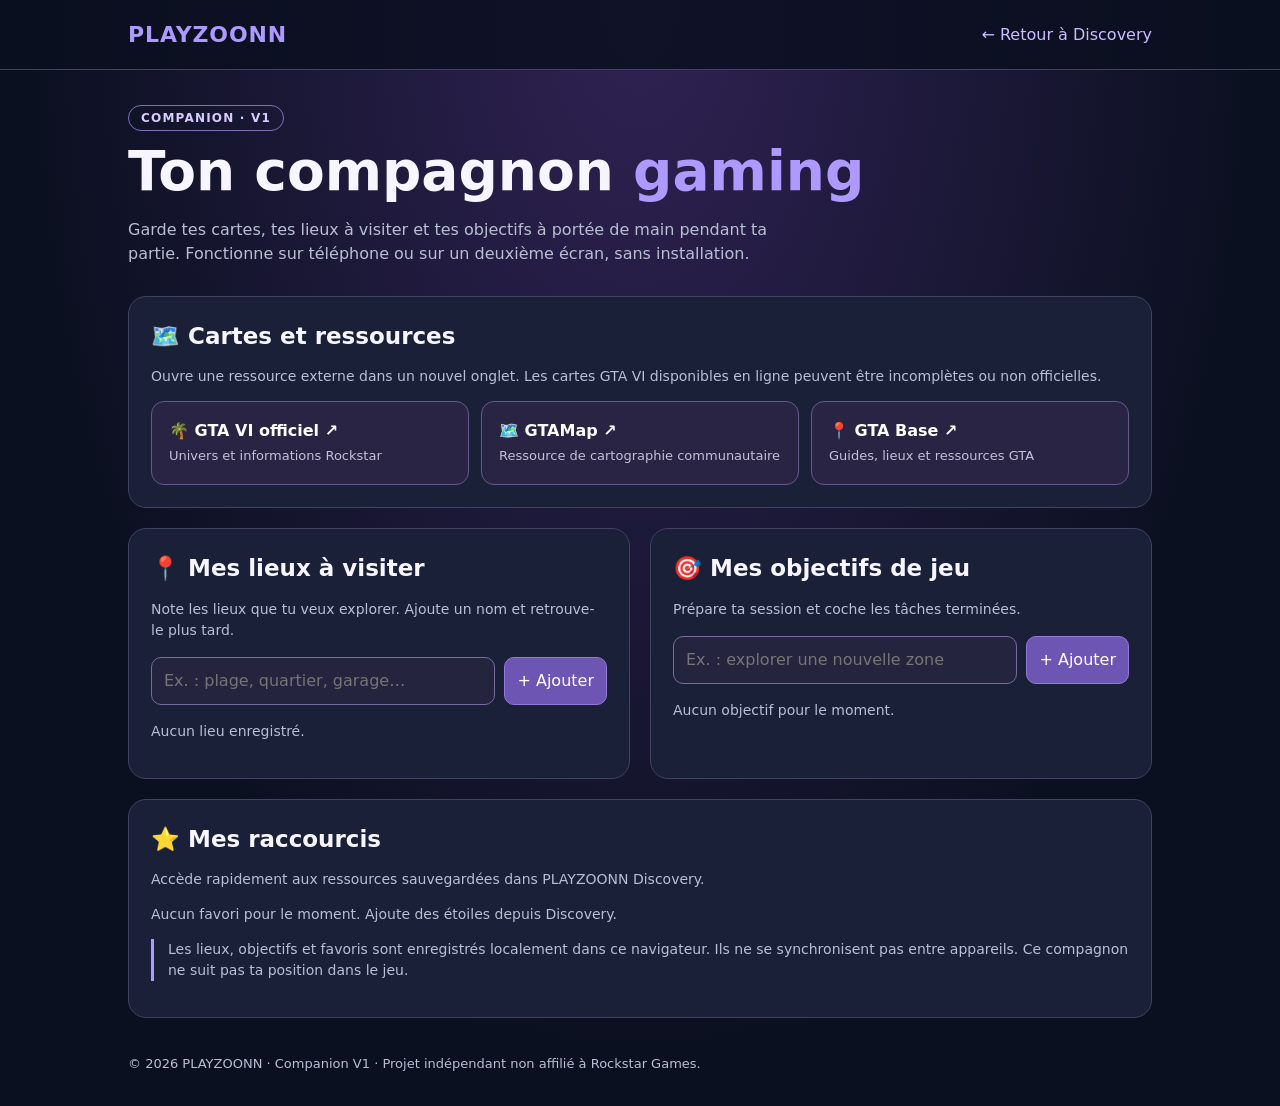
==== companion.html @ 118969f3 "Add PLAYZOONN Companion V1 with places tasks and gaming links" ====
<!doctype html><html lang="fr"><head><meta charset="utf-8"><meta name="viewport" content="width=device-width,initial-scale=1"><meta name="theme-color" content="#0b1020"><title>PLAYZOONN Companion</title><style>
:root{color-scheme:dark;--bg:#0b1020;--card:#1a2037;--edge:#414361;--accent:#ae9aff;--muted:#b9bfd3}*{box-sizing:border-box}body{margin:0;background:radial-gradient(ellipse at top,#302254,#0b1020 68%);color:#f7f5ff;font:16px/1.5 system-ui,Arial,sans-serif}header{border-bottom:1px solid var(--edge);background:#0b1020d9;position:sticky;top:0;z-index:2}nav,main,footer{max-width:1060px;margin:auto;padding:18px}nav{display:flex;align-items:center;justify-content:space-between;gap:14px;flex-wrap:wrap}a{color:#cbbdff}.brand{font-size:22px;font-weight:900;letter-spacing:.04em;text-decoration:none;color:var(--accent)}.back{text-decoration:none}main{padding-top:35px}h1{font-size:clamp(34px,6vw,55px);line-height:1.1;margin:12px 0}h2{font-size:23px;margin:0 0 13px}.intro{color:var(--muted);max-width:690px}.pill{border:1px solid #8071b7;border-radius:30px;padding:5px 12px;color:#d8cbff;font-size:12px;font-weight:800;letter-spacing:.1em}.layout{display:grid;grid-template-columns:1fr 1fr;gap:20px;margin-top:30px}.panel{border:1px solid var(--edge);background:var(--card);border-radius:18px;padding:22px}.wide{grid-column:1/-1}.hint{font-size:14px;color:var(--muted);margin-top:0}.links{display:grid;grid-template-columns:repeat(3,1fr);gap:12px}.link{display:block;border:1px solid #645a8b;border-radius:13px;background:#292444;text-decoration:none;padding:17px}.link:hover{background:#3d315d}.link strong{display:block;color:#fff}.link span{font-size:13px;color:#c5c0d8}form{display:flex;gap:9px;flex-wrap:wrap;margin:16px 0}input,select,button{font:inherit;border:1px solid #776c9c;background:#25243e;color:#fff;padding:11px 12px;border-radius:10px}input{flex:1;min-width:150px}button{cursor:pointer}button.primary{background:#6d55b3;border-color:#927ad5}button:hover{filter:brightness(1.15)}button:focus-visible,input:focus-visible,select:focus-visible,a:focus-visible{outline:3px solid #d6caff;outline-offset:2px}ul{padding:0;margin:0;list-style:none}li{border:1px solid #414361;border-radius:11px;padding:12px;margin:9px 0;display:flex;justify-content:space-between;align-items:center;gap:12px;overflow-wrap:anywhere}li.done .item-text{text-decoration:line-through;color:#9da3b9}.actions{display:flex;gap:7px;flex-shrink:0}.actions button{padding:6px 10px;font-size:13px}.empty{color:var(--muted);font-size:14px}.notice{border-left:3px solid var(--accent);padding-left:14px;color:var(--muted);font-size:14px}footer{color:var(--muted);font-size:13px;padding-bottom:32px}@media(max-width:700px){.layout{grid-template-columns:1fr}.wide{grid-column:auto}.links{grid-template-columns:1fr}.panel{padding:17px}}@media(max-width:390px){.actions{flex-direction:column}}
</style></head><body><header><nav><a class="brand" href="./index.html">PLAYZOONN</a><a class="back" href="./index.html">← Retour à Discovery</a></nav></header><main><span class="pill">COMPANION · V1</span><h1>Ton compagnon <span style="color:#ae9aff">gaming</span></h1><p class="intro">Garde tes cartes, tes lieux à visiter et tes objectifs à portée de main pendant ta partie. Fonctionne sur téléphone ou sur un deuxième écran, sans installation.</p><div class="layout">
<section class="panel wide"><h2>🗺️ Cartes et ressources</h2><p class="hint">Ouvre une ressource externe dans un nouvel onglet. Les cartes GTA VI disponibles en ligne peuvent être incomplètes ou non officielles.</p><div class="links"><a class="link" href="https://www.rockstargames.com/VI" target="_blank" rel="noopener noreferrer"><strong>🌴 GTA VI officiel ↗</strong><span>Univers et informations Rockstar</span></a><a class="link" href="https://gtamap.io/" target="_blank" rel="noopener noreferrer"><strong>🗺️ GTAMap ↗</strong><span>Ressource de cartographie communautaire</span></a><a class="link" href="https://www.gtabase.com/" target="_blank" rel="noopener noreferrer"><strong>📍 GTA Base ↗</strong><span>Guides, lieux et ressources GTA</span></a></div></section>
<section class="panel"><h2>📍 Mes lieux à visiter</h2><p class="hint">Note les lieux que tu veux explorer. Ajoute un nom et retrouve-le plus tard.</p><form id="placesForm"><input id="placeInput" maxlength="90" required placeholder="Ex. : plage, quartier, garage…" aria-label="Nom du lieu"><button class="primary" type="submit">+ Ajouter</button></form><ul id="places"></ul><p class="empty" id="placesEmpty">Aucun lieu enregistré.</p></section>
<section class="panel"><h2>🎯 Mes objectifs de jeu</h2><p class="hint">Prépare ta session et coche les tâches terminées.</p><form id="tasksForm"><input id="taskInput" maxlength="100" required placeholder="Ex. : explorer une nouvelle zone" aria-label="Nouvel objectif"><button class="primary" type="submit">+ Ajouter</button></form><ul id="tasks"></ul><p class="empty" id="tasksEmpty">Aucun objectif pour le moment.</p></section>
<section class="panel wide"><h2>⭐ Mes raccourcis</h2><p class="hint">Accède rapidement aux ressources sauvegardées dans PLAYZOONN Discovery.</p><div id="favorites"></div><p class="notice">Les lieux, objectifs et favoris sont enregistrés localement dans ce navigateur. Ils ne se synchronisent pas entre appareils. Ce compagnon ne suit pas ta position dans le jeu.</p></section></div></main><footer>© 2026 PLAYZOONN · Companion V1 · Projet indépendant non affilié à Rockstar Games.</footer>
<script>
'use strict';const $=id=>document.getElementById(id);const store={places:'playzoonn-companion-places-v1',tasks:'playzoonn-companion-tasks-v1'};function load(key){try{const v=JSON.parse(localStorage.getItem(key)||'[]');return Array.isArray(v)?v.filter(x=>x&&typeof x.text==='string'&&typeof x.done==='boolean').slice(0,100):[]}catch(e){return []}}let places=load(store.places),tasks=load(store.tasks);function persist(key,arr){try{localStorage.setItem(key,JSON.stringify(arr))}catch(e){alert('Le navigateur ne permet pas de sauvegarder ces données.')}}function renderList(type){const arr=type==='places'?places:tasks,root=$(type),empty=$(type+'Empty');root.replaceChildren();empty.hidden=arr.length>0;arr.forEach((item,i)=>{const li=document.createElement('li');if(item.done)li.className='done';const label=document.createElement('span');label.className='item-text';label.textContent=item.text;const actions=document.createElement('div');actions.className='actions';const done=document.createElement('button');done.type='button';done.textContent=item.done?'↩':'✓';done.setAttribute('aria-label',item.done?'Marquer non terminé':'Marquer terminé');done.onclick=()=>{item.done=!item.done;persist(store[type],arr);renderList(type)};const del=document.createElement('button');del.type='button';del.textContent='✕';del.setAttribute('aria-label','Supprimer '+item.text);del.onclick=()=>{arr.splice(i,1);persist(store[type],arr);renderList(type)};actions.append(done,del);li.append(label,actions);root.append(li)})}for(const type of ['places','tasks']){$(type+'Form').addEventListener('submit',e=>{e.preventDefault();const input=$(type==='places'?'placeInput':'taskInput'),text=input.value.trim(),arr=type==='places'?places:tasks;if(!text)return;if(arr.length>=100){alert('Limite de 100 éléments atteinte.');return}arr.push({text,done:false});persist(store[type],arr);input.value='';renderList(type)});renderList(type)}
const favoritesRoot=$('favorites');try{const fav=JSON.parse(localStorage.getItem('playzoonn-favorites-v1')||'[]');if(Array.isArray(fav)&&fav.length){const list=document.createElement('ul');fav.filter(x=>typeof x==='string').forEach(id=>{const name=id.split('|').slice(1).join('|');if(!name)return;const li=document.createElement('li');li.textContent='★ '+name;list.append(li)});favoritesRoot.append(list)}else{const p=document.createElement('p');p.className='empty';p.textContent='Aucun favori pour le moment. Ajoute des étoiles depuis Discovery.';favoritesRoot.append(p)}}catch(e){favoritesRoot.textContent='Impossible de lire les favoris enregistrés.'}
</script></body></html>
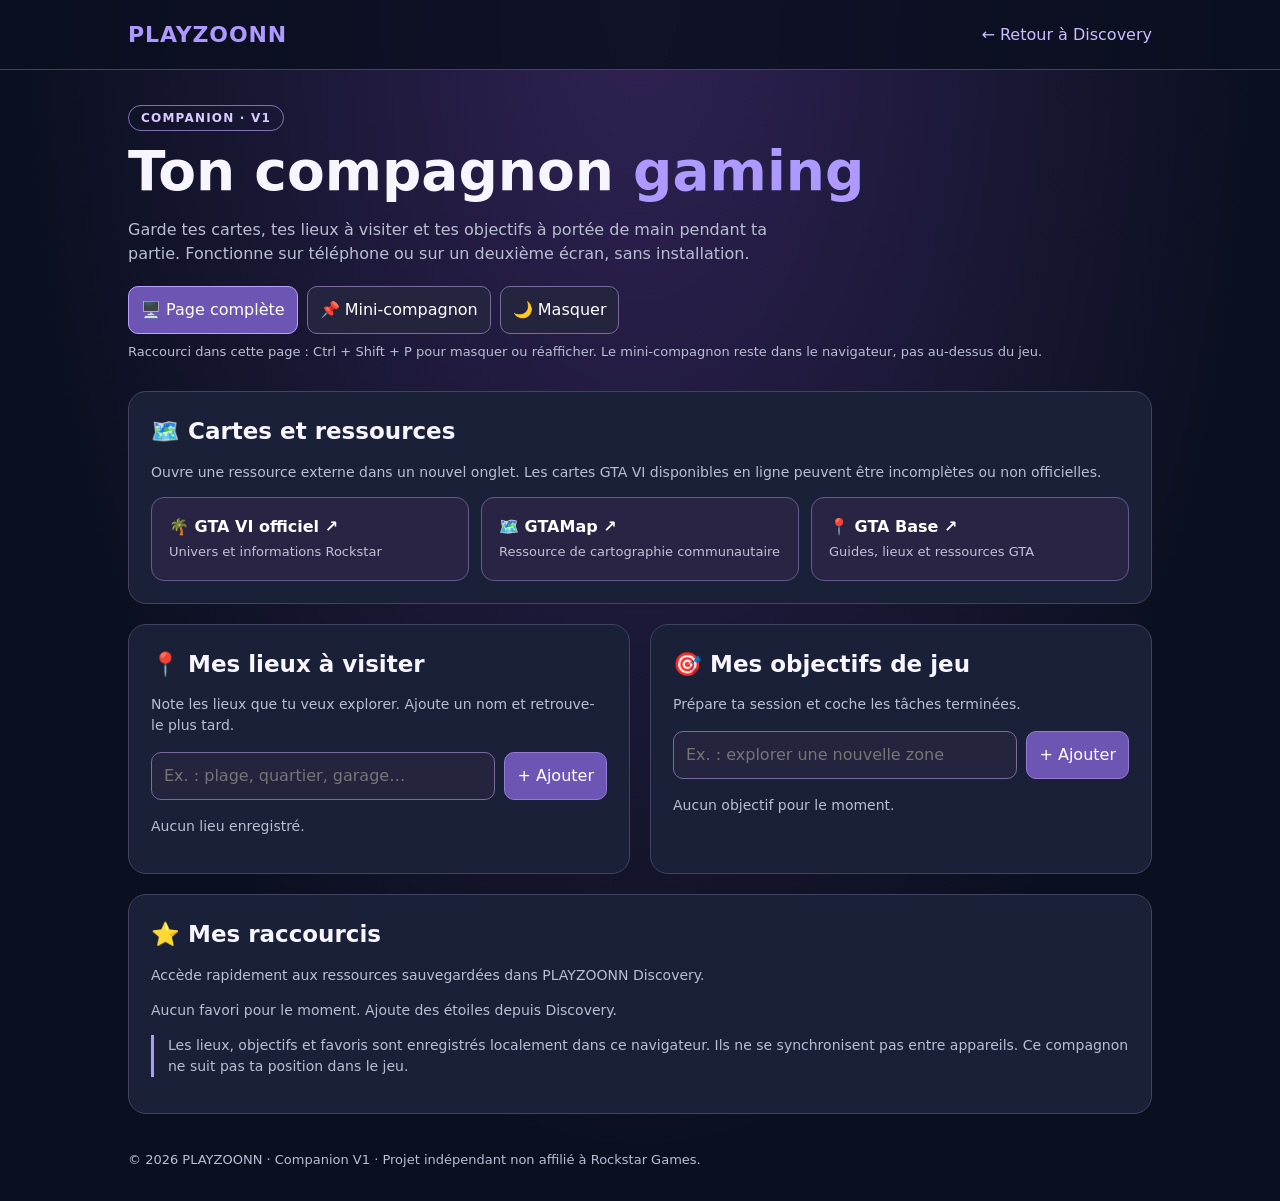
==== commit 8ffe618f: "Add Companion V2 mini dock, hide and restore modes, keyboard shortcut" ====
--- a/companion.html
+++ b/companion.html
@@ -1,11 +1,20 @@
 <!doctype html><html lang="fr"><head><meta charset="utf-8"><meta name="viewport" content="width=device-width,initial-scale=1"><meta name="theme-color" content="#0b1020"><title>PLAYZOONN Companion</title><style>
 :root{color-scheme:dark;--bg:#0b1020;--card:#1a2037;--edge:#414361;--accent:#ae9aff;--muted:#b9bfd3}*{box-sizing:border-box}body{margin:0;background:radial-gradient(ellipse at top,#302254,#0b1020 68%);color:#f7f5ff;font:16px/1.5 system-ui,Arial,sans-serif}header{border-bottom:1px solid var(--edge);background:#0b1020d9;position:sticky;top:0;z-index:2}nav,main,footer{max-width:1060px;margin:auto;padding:18px}nav{display:flex;align-items:center;justify-content:space-between;gap:14px;flex-wrap:wrap}a{color:#cbbdff}.brand{font-size:22px;font-weight:900;letter-spacing:.04em;text-decoration:none;color:var(--accent)}.back{text-decoration:none}main{padding-top:35px}h1{font-size:clamp(34px,6vw,55px);line-height:1.1;margin:12px 0}h2{font-size:23px;margin:0 0 13px}.intro{color:var(--muted);max-width:690px}.pill{border:1px solid #8071b7;border-radius:30px;padding:5px 12px;color:#d8cbff;font-size:12px;font-weight:800;letter-spacing:.1em}.layout{display:grid;grid-template-columns:1fr 1fr;gap:20px;margin-top:30px}.panel{border:1px solid var(--edge);background:var(--card);border-radius:18px;padding:22px}.wide{grid-column:1/-1}.hint{font-size:14px;color:var(--muted);margin-top:0}.links{display:grid;grid-template-columns:repeat(3,1fr);gap:12px}.link{display:block;border:1px solid #645a8b;border-radius:13px;background:#292444;text-decoration:none;padding:17px}.link:hover{background:#3d315d}.link strong{display:block;color:#fff}.link span{font-size:13px;color:#c5c0d8}form{display:flex;gap:9px;flex-wrap:wrap;margin:16px 0}input,select,button{font:inherit;border:1px solid #776c9c;background:#25243e;color:#fff;padding:11px 12px;border-radius:10px}input{flex:1;min-width:150px}button{cursor:pointer}button.primary{background:#6d55b3;border-color:#927ad5}button:hover{filter:brightness(1.15)}button:focus-visible,input:focus-visible,select:focus-visible,a:focus-visible{outline:3px solid #d6caff;outline-offset:2px}ul{padding:0;margin:0;list-style:none}li{border:1px solid #414361;border-radius:11px;padding:12px;margin:9px 0;display:flex;justify-content:space-between;align-items:center;gap:12px;overflow-wrap:anywhere}li.done .item-text{text-decoration:line-through;color:#9da3b9}.actions{display:flex;gap:7px;flex-shrink:0}.actions button{padding:6px 10px;font-size:13px}.empty{color:var(--muted);font-size:14px}.notice{border-left:3px solid var(--accent);padding-left:14px;color:var(--muted);font-size:14px}footer{color:var(--muted);font-size:13px;padding-bottom:32px}@media(max-width:700px){.layout{grid-template-columns:1fr}.wide{grid-column:auto}.links{grid-template-columns:1fr}.panel{padding:17px}}@media(max-width:390px){.actions{flex-direction:column}}
-</style></head><body><header><nav><a class="brand" href="./index.html">PLAYZOONN</a><a class="back" href="./index.html">← Retour à Discovery</a></nav></header><main><span class="pill">COMPANION · V1</span><h1>Ton compagnon <span style="color:#ae9aff">gaming</span></h1><p class="intro">Garde tes cartes, tes lieux à visiter et tes objectifs à portée de main pendant ta partie. Fonctionne sur téléphone ou sur un deuxième écran, sans installation.</p><div class="layout">
+.modebar{display:flex;gap:9px;align-items:center;flex-wrap:wrap;margin:20px 0 6px}.modebar button[aria-pressed=true]{background:#6d55b3;border-color:#b9a1ff}.modehint{color:var(--muted);font-size:13px;margin:8px 0 0}.mini-dock{position:fixed;right:16px;bottom:16px;z-index:20;width:min(370px,calc(100vw - 32px));max-height:min(76vh,650px);overflow:auto;background:#151a30;border:1px solid #8a75c9;box-shadow:0 20px 70px #000b;border-radius:18px;padding:15px}.mini-dock[hidden],.restore-dock[hidden]{display:none}.dock-top{display:flex;justify-content:space-between;gap:8px;align-items:center}.dock-top strong{color:#c5b4ff}.dock-top button{padding:5px 9px}.dock-tabs{display:flex;gap:7px;margin:12px 0}.dock-tabs button{flex:1;font-size:13px;padding:8px}.dock-tabs button[aria-pressed=true]{background:#6d55b3}.dock-items{padding:0;list-style:none}.dock-items li{font-size:13px;padding:8px;margin:6px 0}.dock-items li button{padding:4px 7px;font-size:12px}.dock-links{display:grid;gap:8px}.dock-links a{border:1px solid #5f567f;border-radius:9px;padding:9px;text-decoration:none}.restore-dock{position:fixed;right:16px;bottom:16px;z-index:20;background:#6d55b3;box-shadow:0 8px 30px #0008;font-weight:700}.mini-dock p{font-size:13px;color:var(--muted)}@media(max-width:500px){.mini-dock{right:8px;bottom:8px;width:calc(100vw - 16px);max-height:72vh}}</style></head><body><header><nav><a class="brand" href="./index.html">PLAYZOONN</a><a class="back" href="./index.html">← Retour à Discovery</a></nav></header><main><span class="pill">COMPANION · V1</span><h1>Ton compagnon <span style="color:#ae9aff">gaming</span></h1><p class="intro">Garde tes cartes, tes lieux à visiter et tes objectifs à portée de main pendant ta partie. Fonctionne sur téléphone ou sur un deuxième écran, sans installation.</p><div class="modebar" role="group" aria-label="Mode d'affichage"><button id="normalMode" aria-pressed="true">🖥️ Page complète</button><button id="miniMode" aria-pressed="false">📌 Mini-compagnon</button><button id="hideMode" aria-pressed="false">🌙 Masquer</button></div><p class="modehint">Raccourci dans cette page : Ctrl + Shift + P pour masquer ou réafficher. Le mini-compagnon reste dans le navigateur, pas au-dessus du jeu.</p><div class="layout">
 <section class="panel wide"><h2>🗺️ Cartes et ressources</h2><p class="hint">Ouvre une ressource externe dans un nouvel onglet. Les cartes GTA VI disponibles en ligne peuvent être incomplètes ou non officielles.</p><div class="links"><a class="link" href="https://www.rockstargames.com/VI" target="_blank" rel="noopener noreferrer"><strong>🌴 GTA VI officiel ↗</strong><span>Univers et informations Rockstar</span></a><a class="link" href="https://gtamap.io/" target="_blank" rel="noopener noreferrer"><strong>🗺️ GTAMap ↗</strong><span>Ressource de cartographie communautaire</span></a><a class="link" href="https://www.gtabase.com/" target="_blank" rel="noopener noreferrer"><strong>📍 GTA Base ↗</strong><span>Guides, lieux et ressources GTA</span></a></div></section>
 <section class="panel"><h2>📍 Mes lieux à visiter</h2><p class="hint">Note les lieux que tu veux explorer. Ajoute un nom et retrouve-le plus tard.</p><form id="placesForm"><input id="placeInput" maxlength="90" required placeholder="Ex. : plage, quartier, garage…" aria-label="Nom du lieu"><button class="primary" type="submit">+ Ajouter</button></form><ul id="places"></ul><p class="empty" id="placesEmpty">Aucun lieu enregistré.</p></section>
 <section class="panel"><h2>🎯 Mes objectifs de jeu</h2><p class="hint">Prépare ta session et coche les tâches terminées.</p><form id="tasksForm"><input id="taskInput" maxlength="100" required placeholder="Ex. : explorer une nouvelle zone" aria-label="Nouvel objectif"><button class="primary" type="submit">+ Ajouter</button></form><ul id="tasks"></ul><p class="empty" id="tasksEmpty">Aucun objectif pour le moment.</p></section>
-<section class="panel wide"><h2>⭐ Mes raccourcis</h2><p class="hint">Accède rapidement aux ressources sauvegardées dans PLAYZOONN Discovery.</p><div id="favorites"></div><p class="notice">Les lieux, objectifs et favoris sont enregistrés localement dans ce navigateur. Ils ne se synchronisent pas entre appareils. Ce compagnon ne suit pas ta position dans le jeu.</p></section></div></main><footer>© 2026 PLAYZOONN · Companion V1 · Projet indépendant non affilié à Rockstar Games.</footer>
+<section class="panel wide"><h2>⭐ Mes raccourcis</h2><p class="hint">Accède rapidement aux ressources sauvegardées dans PLAYZOONN Discovery.</p><div id="favorites"></div><p class="notice">Les lieux, objectifs et favoris sont enregistrés localement dans ce navigateur. Ils ne se synchronisent pas entre appareils. Ce compagnon ne suit pas ta position dans le jeu.</p></section></div></main><footer>© 2026 PLAYZOONN · Companion V1 · Projet indépendant non affilié à Rockstar Games.</footer><aside id="miniDock" class="mini-dock" aria-label="Mini-compagnon" hidden><div class="dock-top"><strong>🎮 PLAYZOONN Mini</strong><div><button id="dockHide" aria-label="Masquer le mini-compagnon">—</button><button id="dockClose" aria-label="Revenir à la page complète">✕</button></div></div><div class="dock-tabs"><button id="dockPlaces" aria-pressed="true">📍 Lieux</button><button id="dockTasks" aria-pressed="false">🎯 Objectifs</button><button id="dockLinks" aria-pressed="false">🗺️ Cartes</button></div><div id="dockContent"></div></aside><button id="restoreDock" class="restore-dock" hidden>🎮 Afficher Companion</button>
 <script>
-'use strict';const $=id=>document.getElementById(id);const store={places:'playzoonn-companion-places-v1',tasks:'playzoonn-companion-tasks-v1'};function load(key){try{const v=JSON.parse(localStorage.getItem(key)||'[]');return Array.isArray(v)?v.filter(x=>x&&typeof x.text==='string'&&typeof x.done==='boolean').slice(0,100):[]}catch(e){return []}}let places=load(store.places),tasks=load(store.tasks);function persist(key,arr){try{localStorage.setItem(key,JSON.stringify(arr))}catch(e){alert('Le navigateur ne permet pas de sauvegarder ces données.')}}function renderList(type){const arr=type==='places'?places:tasks,root=$(type),empty=$(type+'Empty');root.replaceChildren();empty.hidden=arr.length>0;arr.forEach((item,i)=>{const li=document.createElement('li');if(item.done)li.className='done';const label=document.createElement('span');label.className='item-text';label.textContent=item.text;const actions=document.createElement('div');actions.className='actions';const done=document.createElement('button');done.type='button';done.textContent=item.done?'↩':'✓';done.setAttribute('aria-label',item.done?'Marquer non terminé':'Marquer terminé');done.onclick=()=>{item.done=!item.done;persist(store[type],arr);renderList(type)};const del=document.createElement('button');del.type='button';del.textContent='✕';del.setAttribute('aria-label','Supprimer '+item.text);del.onclick=()=>{arr.splice(i,1);persist(store[type],arr);renderList(type)};actions.append(done,del);li.append(label,actions);root.append(li)})}for(const type of ['places','tasks']){$(type+'Form').addEventListener('submit',e=>{e.preventDefault();const input=$(type==='places'?'placeInput':'taskInput'),text=input.value.trim(),arr=type==='places'?places:tasks;if(!text)return;if(arr.length>=100){alert('Limite de 100 éléments atteinte.');return}arr.push({text,done:false});persist(store[type],arr);input.value='';renderList(type)});renderList(type)}
+'use strict';const $=id=>document.getElementById(id);const store={places:'playzoonn-companion-places-v1',tasks:'playzoonn-companion-tasks-v1'};function load(key){try{const v=JSON.parse(localStorage.getItem(key)||'[]');return Array.isArray(v)?v.filter(x=>x&&typeof x.text==='string'&&typeof x.done==='boolean').slice(0,100):[]}catch(e){return []}}let places=load(store.places),tasks=load(store.tasks);function persist(key,arr){try{localStorage.setItem(key,JSON.stringify(arr))}catch(e){alert('Le navigateur ne permet pas de sauvegarder ces données.')}}function renderList(type){const arr=type==='places'?places:tasks,root=$(type),empty=$(type+'Empty');root.replaceChildren();empty.hidden=arr.length>0;arr.forEach((item,i)=>{const li=document.createElement('li');if(item.done)li.className='done';const label=document.createElement('span');label.className='item-text';label.textContent=item.text;const actions=document.createElement('div');actions.className='actions';const done=document.createElement('button');done.type='button';done.textContent=item.done?'↩':'✓';done.setAttribute('aria-label',item.done?'Marquer non terminé':'Marquer terminé');done.onclick=()=>{item.done=!item.done;persist(store[type],arr);renderList(type);if(mode==='mini')renderDock()};const del=document.createElement('button');del.type='button';del.textContent='✕';del.setAttribute('aria-label','Supprimer '+item.text);del.onclick=()=>{arr.splice(i,1);persist(store[type],arr);renderList(type)};actions.append(done,del);li.append(label,actions);root.append(li)})}for(const type of ['places','tasks']){$(type+'Form').addEventListener('submit',e=>{e.preventDefault();const input=$(type==='places'?'placeInput':'taskInput'),text=input.value.trim(),arr=type==='places'?places:tasks;if(!text)return;if(arr.length>=100){alert('Limite de 100 éléments atteinte.');return}arr.push({text,done:false});persist(store[type],arr);input.value='';renderList(type);if(mode==='mini')renderDock()});renderList(type)}
 const favoritesRoot=$('favorites');try{const fav=JSON.parse(localStorage.getItem('playzoonn-favorites-v1')||'[]');if(Array.isArray(fav)&&fav.length){const list=document.createElement('ul');fav.filter(x=>typeof x==='string').forEach(id=>{const name=id.split('|').slice(1).join('|');if(!name)return;const li=document.createElement('li');li.textContent='★ '+name;list.append(li)});favoritesRoot.append(list)}else{const p=document.createElement('p');p.className='empty';p.textContent='Aucun favori pour le moment. Ajoute des étoiles depuis Discovery.';favoritesRoot.append(p)}}catch(e){favoritesRoot.textContent='Impossible de lire les favoris enregistrés.'}
+
+let mode='normal',lastVisible='mini',dockTab='places';
+function setMode(next){mode=next;if(next!=='hidden')lastVisible=next;$('miniDock').hidden=next!=='mini';$('restoreDock').hidden=next!=='hidden';$('normalMode').setAttribute('aria-pressed',String(next==='normal'));$('miniMode').setAttribute('aria-pressed',String(next==='mini'));$('hideMode').setAttribute('aria-pressed',String(next==='hidden'));if(next==='mini')renderDock();try{localStorage.setItem('playzoonn-companion-mode-v2',next)}catch(e){}}
+function renderDock(){const root=$('dockContent');root.replaceChildren();for(const tab of ['places','tasks','links'])$('dock'+tab[0].toUpperCase()+tab.slice(1)).setAttribute('aria-pressed',String(dockTab===tab));if(dockTab==='links'){const list=document.createElement('div');list.className='dock-links';[['GTA VI officiel','https://www.rockstargames.com/VI'],['GTAMap','https://gtamap.io/'],['GTA Base','https://www.gtabase.com/']].forEach(([name,url])=>{const a=document.createElement('a');a.textContent=name+' ↗';a.href=url;a.target='_blank';a.rel='noopener noreferrer';list.append(a)});root.append(list);return}
+const arr=dockTab==='places'?places:tasks,ul=document.createElement('ul');ul.className='dock-items';if(!arr.length){const p=document.createElement('p');p.textContent=dockTab==='places'?'Ajoute des lieux dans la page complète.':'Ajoute des objectifs dans la page complète.';root.append(p)}arr.forEach(item=>{const li=document.createElement('li'),label=document.createElement('span');label.textContent=(item.done?'✓ ':'○ ')+item.text;if(item.done)li.className='done';const btn=document.createElement('button');btn.type='button';btn.textContent=item.done?'↩':'✓';btn.style.marginLeft='8px';btn.setAttribute('aria-label',item.done?'Annuler':'Terminer');btn.onclick=()=>{item.done=!item.done;persist(store[dockTab],arr);renderList(dockTab);renderDock()};li.append(label,btn);ul.append(li)});root.append(ul)}
+$('normalMode').onclick=()=>setMode('normal');$('miniMode').onclick=()=>setMode('mini');$('hideMode').onclick=()=>setMode('hidden');$('dockHide').onclick=()=>setMode('hidden');$('dockClose').onclick=()=>setMode('normal');$('restoreDock').onclick=()=>setMode(lastVisible);
+for(const tab of ['places','tasks','links'])$('dock'+tab[0].toUpperCase()+tab.slice(1)).onclick=()=>{dockTab=tab;renderDock()};
+document.addEventListener('keydown',e=>{if(e.ctrlKey&&e.shiftKey&&e.code==='KeyP'){e.preventDefault();setMode(mode==='hidden'?lastVisible:'hidden')}});
+try{const previous=localStorage.getItem('playzoonn-companion-mode-v2');setMode(['normal','mini','hidden'].includes(previous)?previous:'normal')}catch(e){setMode('normal')}
 </script></body></html>
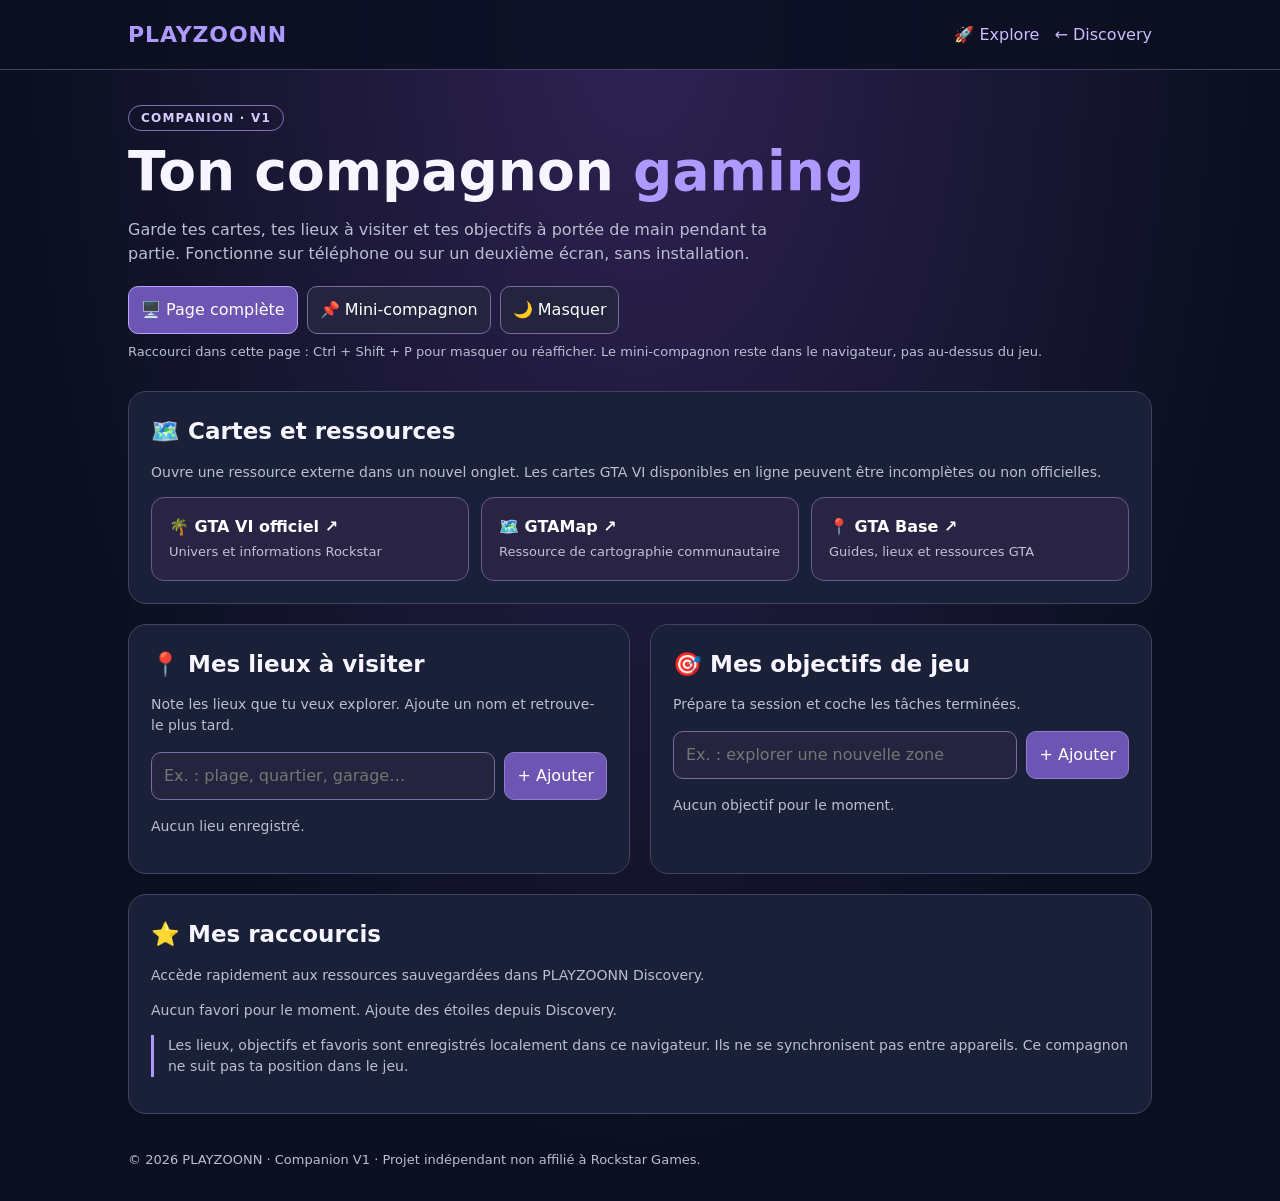
==== commit fcbfeb91: "Connect Companion to Explore hub" ====
--- a/companion.html
+++ b/companion.html
@@ -1,6 +1,6 @@
 <!doctype html><html lang="fr"><head><meta charset="utf-8"><meta name="viewport" content="width=device-width,initial-scale=1"><meta name="theme-color" content="#0b1020"><title>PLAYZOONN Companion</title><style>
 :root{color-scheme:dark;--bg:#0b1020;--card:#1a2037;--edge:#414361;--accent:#ae9aff;--muted:#b9bfd3}*{box-sizing:border-box}body{margin:0;background:radial-gradient(ellipse at top,#302254,#0b1020 68%);color:#f7f5ff;font:16px/1.5 system-ui,Arial,sans-serif}header{border-bottom:1px solid var(--edge);background:#0b1020d9;position:sticky;top:0;z-index:2}nav,main,footer{max-width:1060px;margin:auto;padding:18px}nav{display:flex;align-items:center;justify-content:space-between;gap:14px;flex-wrap:wrap}a{color:#cbbdff}.brand{font-size:22px;font-weight:900;letter-spacing:.04em;text-decoration:none;color:var(--accent)}.back{text-decoration:none}main{padding-top:35px}h1{font-size:clamp(34px,6vw,55px);line-height:1.1;margin:12px 0}h2{font-size:23px;margin:0 0 13px}.intro{color:var(--muted);max-width:690px}.pill{border:1px solid #8071b7;border-radius:30px;padding:5px 12px;color:#d8cbff;font-size:12px;font-weight:800;letter-spacing:.1em}.layout{display:grid;grid-template-columns:1fr 1fr;gap:20px;margin-top:30px}.panel{border:1px solid var(--edge);background:var(--card);border-radius:18px;padding:22px}.wide{grid-column:1/-1}.hint{font-size:14px;color:var(--muted);margin-top:0}.links{display:grid;grid-template-columns:repeat(3,1fr);gap:12px}.link{display:block;border:1px solid #645a8b;border-radius:13px;background:#292444;text-decoration:none;padding:17px}.link:hover{background:#3d315d}.link strong{display:block;color:#fff}.link span{font-size:13px;color:#c5c0d8}form{display:flex;gap:9px;flex-wrap:wrap;margin:16px 0}input,select,button{font:inherit;border:1px solid #776c9c;background:#25243e;color:#fff;padding:11px 12px;border-radius:10px}input{flex:1;min-width:150px}button{cursor:pointer}button.primary{background:#6d55b3;border-color:#927ad5}button:hover{filter:brightness(1.15)}button:focus-visible,input:focus-visible,select:focus-visible,a:focus-visible{outline:3px solid #d6caff;outline-offset:2px}ul{padding:0;margin:0;list-style:none}li{border:1px solid #414361;border-radius:11px;padding:12px;margin:9px 0;display:flex;justify-content:space-between;align-items:center;gap:12px;overflow-wrap:anywhere}li.done .item-text{text-decoration:line-through;color:#9da3b9}.actions{display:flex;gap:7px;flex-shrink:0}.actions button{padding:6px 10px;font-size:13px}.empty{color:var(--muted);font-size:14px}.notice{border-left:3px solid var(--accent);padding-left:14px;color:var(--muted);font-size:14px}footer{color:var(--muted);font-size:13px;padding-bottom:32px}@media(max-width:700px){.layout{grid-template-columns:1fr}.wide{grid-column:auto}.links{grid-template-columns:1fr}.panel{padding:17px}}@media(max-width:390px){.actions{flex-direction:column}}
-.modebar{display:flex;gap:9px;align-items:center;flex-wrap:wrap;margin:20px 0 6px}.modebar button[aria-pressed=true]{background:#6d55b3;border-color:#b9a1ff}.modehint{color:var(--muted);font-size:13px;margin:8px 0 0}.mini-dock{position:fixed;right:16px;bottom:16px;z-index:20;width:min(370px,calc(100vw - 32px));max-height:min(76vh,650px);overflow:auto;background:#151a30;border:1px solid #8a75c9;box-shadow:0 20px 70px #000b;border-radius:18px;padding:15px}.mini-dock[hidden],.restore-dock[hidden]{display:none}.dock-top{display:flex;justify-content:space-between;gap:8px;align-items:center}.dock-top strong{color:#c5b4ff}.dock-top button{padding:5px 9px}.dock-tabs{display:flex;gap:7px;margin:12px 0}.dock-tabs button{flex:1;font-size:13px;padding:8px}.dock-tabs button[aria-pressed=true]{background:#6d55b3}.dock-items{padding:0;list-style:none}.dock-items li{font-size:13px;padding:8px;margin:6px 0}.dock-items li button{padding:4px 7px;font-size:12px}.dock-links{display:grid;gap:8px}.dock-links a{border:1px solid #5f567f;border-radius:9px;padding:9px;text-decoration:none}.restore-dock{position:fixed;right:16px;bottom:16px;z-index:20;background:#6d55b3;box-shadow:0 8px 30px #0008;font-weight:700}.mini-dock p{font-size:13px;color:var(--muted)}@media(max-width:500px){.mini-dock{right:8px;bottom:8px;width:calc(100vw - 16px);max-height:72vh}}</style></head><body><header><nav><a class="brand" href="./index.html">PLAYZOONN</a><a class="back" href="./index.html">← Retour à Discovery</a></nav></header><main><span class="pill">COMPANION · V1</span><h1>Ton compagnon <span style="color:#ae9aff">gaming</span></h1><p class="intro">Garde tes cartes, tes lieux à visiter et tes objectifs à portée de main pendant ta partie. Fonctionne sur téléphone ou sur un deuxième écran, sans installation.</p><div class="modebar" role="group" aria-label="Mode d'affichage"><button id="normalMode" aria-pressed="true">🖥️ Page complète</button><button id="miniMode" aria-pressed="false">📌 Mini-compagnon</button><button id="hideMode" aria-pressed="false">🌙 Masquer</button></div><p class="modehint">Raccourci dans cette page : Ctrl + Shift + P pour masquer ou réafficher. Le mini-compagnon reste dans le navigateur, pas au-dessus du jeu.</p><div class="layout">
+.modebar{display:flex;gap:9px;align-items:center;flex-wrap:wrap;margin:20px 0 6px}.modebar button[aria-pressed=true]{background:#6d55b3;border-color:#b9a1ff}.modehint{color:var(--muted);font-size:13px;margin:8px 0 0}.mini-dock{position:fixed;right:16px;bottom:16px;z-index:20;width:min(370px,calc(100vw - 32px));max-height:min(76vh,650px);overflow:auto;background:#151a30;border:1px solid #8a75c9;box-shadow:0 20px 70px #000b;border-radius:18px;padding:15px}.mini-dock[hidden],.restore-dock[hidden]{display:none}.dock-top{display:flex;justify-content:space-between;gap:8px;align-items:center}.dock-top strong{color:#c5b4ff}.dock-top button{padding:5px 9px}.dock-tabs{display:flex;gap:7px;margin:12px 0}.dock-tabs button{flex:1;font-size:13px;padding:8px}.dock-tabs button[aria-pressed=true]{background:#6d55b3}.dock-items{padding:0;list-style:none}.dock-items li{font-size:13px;padding:8px;margin:6px 0}.dock-items li button{padding:4px 7px;font-size:12px}.dock-links{display:grid;gap:8px}.dock-links a{border:1px solid #5f567f;border-radius:9px;padding:9px;text-decoration:none}.restore-dock{position:fixed;right:16px;bottom:16px;z-index:20;background:#6d55b3;box-shadow:0 8px 30px #0008;font-weight:700}.mini-dock p{font-size:13px;color:var(--muted)}@media(max-width:500px){.mini-dock{right:8px;bottom:8px;width:calc(100vw - 16px);max-height:72vh}}</style></head><body><header><nav><a class="brand" href="./index.html">PLAYZOONN</a><div style="display:flex;gap:15px;flex-wrap:wrap"><a class="back" href="./explore.html">🚀 Explore</a><a class="back" href="./index.html">← Discovery</a></div></nav></header><main><span class="pill">COMPANION · V1</span><h1>Ton compagnon <span style="color:#ae9aff">gaming</span></h1><p class="intro">Garde tes cartes, tes lieux à visiter et tes objectifs à portée de main pendant ta partie. Fonctionne sur téléphone ou sur un deuxième écran, sans installation.</p><div class="modebar" role="group" aria-label="Mode d'affichage"><button id="normalMode" aria-pressed="true">🖥️ Page complète</button><button id="miniMode" aria-pressed="false">📌 Mini-compagnon</button><button id="hideMode" aria-pressed="false">🌙 Masquer</button></div><p class="modehint">Raccourci dans cette page : Ctrl + Shift + P pour masquer ou réafficher. Le mini-compagnon reste dans le navigateur, pas au-dessus du jeu.</p><div class="layout">
 <section class="panel wide"><h2>🗺️ Cartes et ressources</h2><p class="hint">Ouvre une ressource externe dans un nouvel onglet. Les cartes GTA VI disponibles en ligne peuvent être incomplètes ou non officielles.</p><div class="links"><a class="link" href="https://www.rockstargames.com/VI" target="_blank" rel="noopener noreferrer"><strong>🌴 GTA VI officiel ↗</strong><span>Univers et informations Rockstar</span></a><a class="link" href="https://gtamap.io/" target="_blank" rel="noopener noreferrer"><strong>🗺️ GTAMap ↗</strong><span>Ressource de cartographie communautaire</span></a><a class="link" href="https://www.gtabase.com/" target="_blank" rel="noopener noreferrer"><strong>📍 GTA Base ↗</strong><span>Guides, lieux et ressources GTA</span></a></div></section>
 <section class="panel"><h2>📍 Mes lieux à visiter</h2><p class="hint">Note les lieux que tu veux explorer. Ajoute un nom et retrouve-le plus tard.</p><form id="placesForm"><input id="placeInput" maxlength="90" required placeholder="Ex. : plage, quartier, garage…" aria-label="Nom du lieu"><button class="primary" type="submit">+ Ajouter</button></form><ul id="places"></ul><p class="empty" id="placesEmpty">Aucun lieu enregistré.</p></section>
 <section class="panel"><h2>🎯 Mes objectifs de jeu</h2><p class="hint">Prépare ta session et coche les tâches terminées.</p><form id="tasksForm"><input id="taskInput" maxlength="100" required placeholder="Ex. : explorer une nouvelle zone" aria-label="Nouvel objectif"><button class="primary" type="submit">+ Ajouter</button></form><ul id="tasks"></ul><p class="empty" id="tasksEmpty">Aucun objectif pour le moment.</p></section>
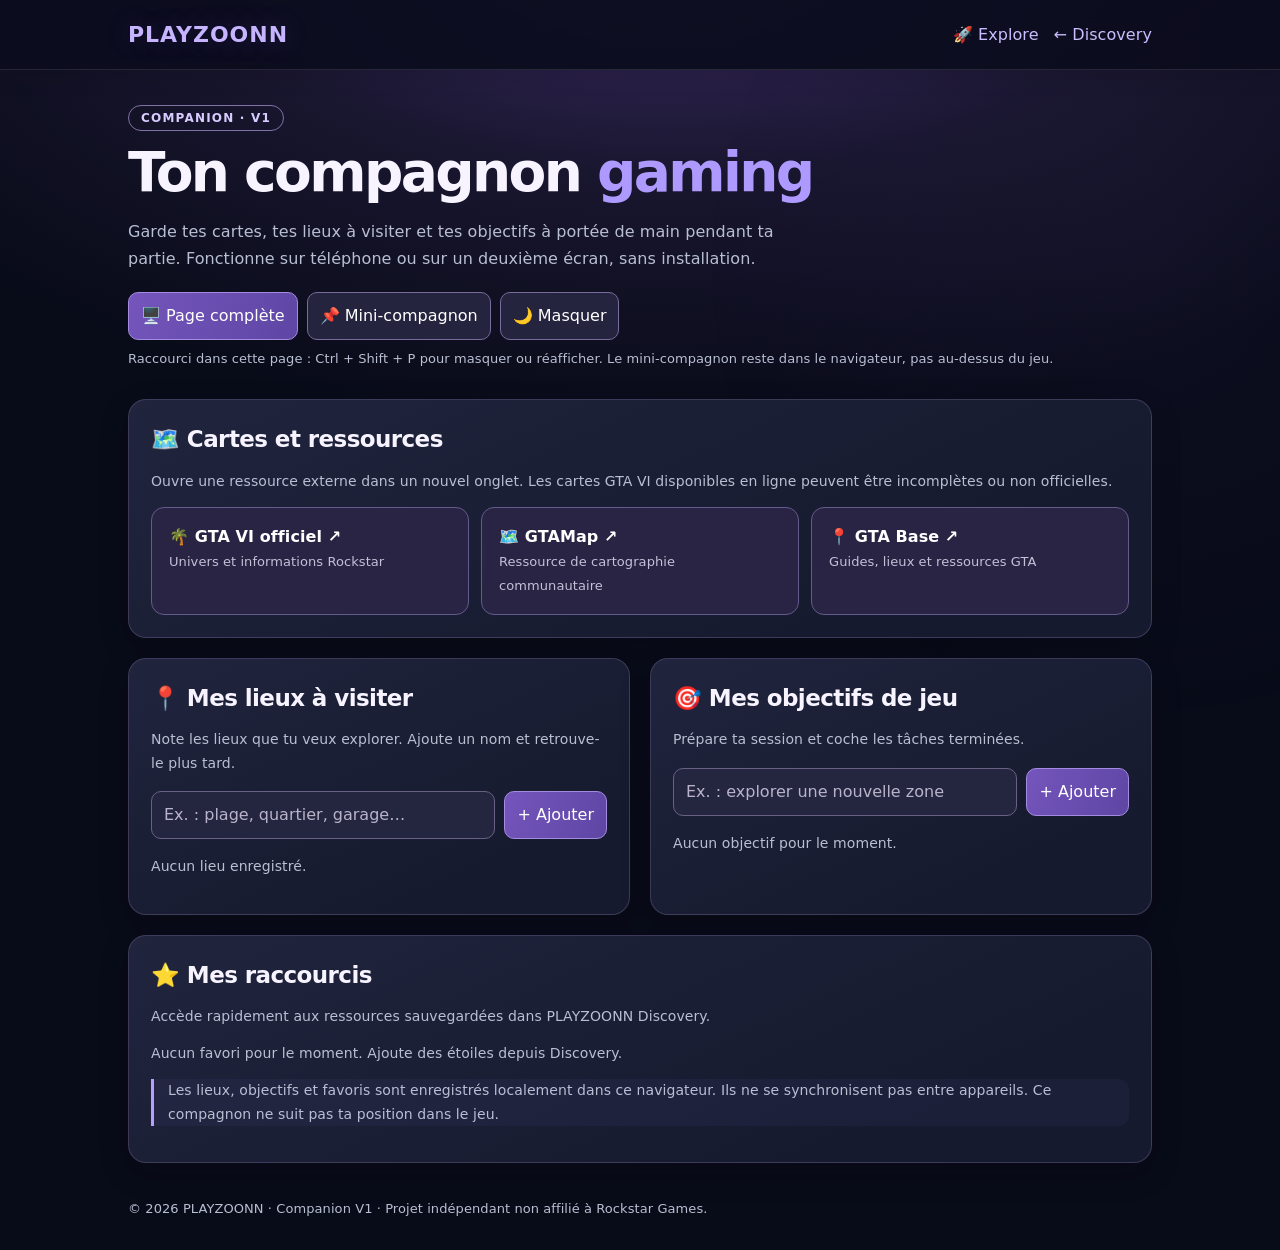
==== commit 712f3f60: "Apply unified visual redesign to companion.html" ====
--- a/companion.html
+++ b/companion.html
@@ -1,6 +1,6 @@
 <!doctype html><html lang="fr"><head><meta charset="utf-8"><meta name="viewport" content="width=device-width,initial-scale=1"><meta name="theme-color" content="#0b1020"><title>PLAYZOONN Companion</title><style>
 :root{color-scheme:dark;--bg:#0b1020;--card:#1a2037;--edge:#414361;--accent:#ae9aff;--muted:#b9bfd3}*{box-sizing:border-box}body{margin:0;background:radial-gradient(ellipse at top,#302254,#0b1020 68%);color:#f7f5ff;font:16px/1.5 system-ui,Arial,sans-serif}header{border-bottom:1px solid var(--edge);background:#0b1020d9;position:sticky;top:0;z-index:2}nav,main,footer{max-width:1060px;margin:auto;padding:18px}nav{display:flex;align-items:center;justify-content:space-between;gap:14px;flex-wrap:wrap}a{color:#cbbdff}.brand{font-size:22px;font-weight:900;letter-spacing:.04em;text-decoration:none;color:var(--accent)}.back{text-decoration:none}main{padding-top:35px}h1{font-size:clamp(34px,6vw,55px);line-height:1.1;margin:12px 0}h2{font-size:23px;margin:0 0 13px}.intro{color:var(--muted);max-width:690px}.pill{border:1px solid #8071b7;border-radius:30px;padding:5px 12px;color:#d8cbff;font-size:12px;font-weight:800;letter-spacing:.1em}.layout{display:grid;grid-template-columns:1fr 1fr;gap:20px;margin-top:30px}.panel{border:1px solid var(--edge);background:var(--card);border-radius:18px;padding:22px}.wide{grid-column:1/-1}.hint{font-size:14px;color:var(--muted);margin-top:0}.links{display:grid;grid-template-columns:repeat(3,1fr);gap:12px}.link{display:block;border:1px solid #645a8b;border-radius:13px;background:#292444;text-decoration:none;padding:17px}.link:hover{background:#3d315d}.link strong{display:block;color:#fff}.link span{font-size:13px;color:#c5c0d8}form{display:flex;gap:9px;flex-wrap:wrap;margin:16px 0}input,select,button{font:inherit;border:1px solid #776c9c;background:#25243e;color:#fff;padding:11px 12px;border-radius:10px}input{flex:1;min-width:150px}button{cursor:pointer}button.primary{background:#6d55b3;border-color:#927ad5}button:hover{filter:brightness(1.15)}button:focus-visible,input:focus-visible,select:focus-visible,a:focus-visible{outline:3px solid #d6caff;outline-offset:2px}ul{padding:0;margin:0;list-style:none}li{border:1px solid #414361;border-radius:11px;padding:12px;margin:9px 0;display:flex;justify-content:space-between;align-items:center;gap:12px;overflow-wrap:anywhere}li.done .item-text{text-decoration:line-through;color:#9da3b9}.actions{display:flex;gap:7px;flex-shrink:0}.actions button{padding:6px 10px;font-size:13px}.empty{color:var(--muted);font-size:14px}.notice{border-left:3px solid var(--accent);padding-left:14px;color:var(--muted);font-size:14px}footer{color:var(--muted);font-size:13px;padding-bottom:32px}@media(max-width:700px){.layout{grid-template-columns:1fr}.wide{grid-column:auto}.links{grid-template-columns:1fr}.panel{padding:17px}}@media(max-width:390px){.actions{flex-direction:column}}
-.modebar{display:flex;gap:9px;align-items:center;flex-wrap:wrap;margin:20px 0 6px}.modebar button[aria-pressed=true]{background:#6d55b3;border-color:#b9a1ff}.modehint{color:var(--muted);font-size:13px;margin:8px 0 0}.mini-dock{position:fixed;right:16px;bottom:16px;z-index:20;width:min(370px,calc(100vw - 32px));max-height:min(76vh,650px);overflow:auto;background:#151a30;border:1px solid #8a75c9;box-shadow:0 20px 70px #000b;border-radius:18px;padding:15px}.mini-dock[hidden],.restore-dock[hidden]{display:none}.dock-top{display:flex;justify-content:space-between;gap:8px;align-items:center}.dock-top strong{color:#c5b4ff}.dock-top button{padding:5px 9px}.dock-tabs{display:flex;gap:7px;margin:12px 0}.dock-tabs button{flex:1;font-size:13px;padding:8px}.dock-tabs button[aria-pressed=true]{background:#6d55b3}.dock-items{padding:0;list-style:none}.dock-items li{font-size:13px;padding:8px;margin:6px 0}.dock-items li button{padding:4px 7px;font-size:12px}.dock-links{display:grid;gap:8px}.dock-links a{border:1px solid #5f567f;border-radius:9px;padding:9px;text-decoration:none}.restore-dock{position:fixed;right:16px;bottom:16px;z-index:20;background:#6d55b3;box-shadow:0 8px 30px #0008;font-weight:700}.mini-dock p{font-size:13px;color:var(--muted)}@media(max-width:500px){.mini-dock{right:8px;bottom:8px;width:calc(100vw - 16px);max-height:72vh}}</style></head><body><header><nav><a class="brand" href="./index.html">PLAYZOONN</a><div style="display:flex;gap:15px;flex-wrap:wrap"><a class="back" href="./explore.html">🚀 Explore</a><a class="back" href="./index.html">← Discovery</a></div></nav></header><main><span class="pill">COMPANION · V1</span><h1>Ton compagnon <span style="color:#ae9aff">gaming</span></h1><p class="intro">Garde tes cartes, tes lieux à visiter et tes objectifs à portée de main pendant ta partie. Fonctionne sur téléphone ou sur un deuxième écran, sans installation.</p><div class="modebar" role="group" aria-label="Mode d'affichage"><button id="normalMode" aria-pressed="true">🖥️ Page complète</button><button id="miniMode" aria-pressed="false">📌 Mini-compagnon</button><button id="hideMode" aria-pressed="false">🌙 Masquer</button></div><p class="modehint">Raccourci dans cette page : Ctrl + Shift + P pour masquer ou réafficher. Le mini-compagnon reste dans le navigateur, pas au-dessus du jeu.</p><div class="layout">
+.modebar{display:flex;gap:9px;align-items:center;flex-wrap:wrap;margin:20px 0 6px}.modebar button[aria-pressed=true]{background:#6d55b3;border-color:#b9a1ff}.modehint{color:var(--muted);font-size:13px;margin:8px 0 0}.mini-dock{position:fixed;right:16px;bottom:16px;z-index:20;width:min(370px,calc(100vw - 32px));max-height:min(76vh,650px);overflow:auto;background:#151a30;border:1px solid #8a75c9;box-shadow:0 20px 70px #000b;border-radius:18px;padding:15px}.mini-dock[hidden],.restore-dock[hidden]{display:none}.dock-top{display:flex;justify-content:space-between;gap:8px;align-items:center}.dock-top strong{color:#c5b4ff}.dock-top button{padding:5px 9px}.dock-tabs{display:flex;gap:7px;margin:12px 0}.dock-tabs button{flex:1;font-size:13px;padding:8px}.dock-tabs button[aria-pressed=true]{background:#6d55b3}.dock-items{padding:0;list-style:none}.dock-items li{font-size:13px;padding:8px;margin:6px 0}.dock-items li button{padding:4px 7px;font-size:12px}.dock-links{display:grid;gap:8px}.dock-links a{border:1px solid #5f567f;border-radius:9px;padding:9px;text-decoration:none}.restore-dock{position:fixed;right:16px;bottom:16px;z-index:20;background:#6d55b3;box-shadow:0 8px 30px #0008;font-weight:700}.mini-dock p{font-size:13px;color:var(--muted)}@media(max-width:500px){.mini-dock{right:8px;bottom:8px;width:calc(100vw - 16px);max-height:72vh}}</style><link rel="stylesheet" href="./theme.css"></head><body><header><nav><a class="brand" href="./index.html">PLAYZOONN</a><div style="display:flex;gap:15px;flex-wrap:wrap"><a class="back" href="./explore.html">🚀 Explore</a><a class="back" href="./index.html">← Discovery</a></div></nav></header><main><span class="pill">COMPANION · V1</span><h1>Ton compagnon <span style="color:#ae9aff">gaming</span></h1><p class="intro">Garde tes cartes, tes lieux à visiter et tes objectifs à portée de main pendant ta partie. Fonctionne sur téléphone ou sur un deuxième écran, sans installation.</p><div class="modebar" role="group" aria-label="Mode d'affichage"><button id="normalMode" aria-pressed="true">🖥️ Page complète</button><button id="miniMode" aria-pressed="false">📌 Mini-compagnon</button><button id="hideMode" aria-pressed="false">🌙 Masquer</button></div><p class="modehint">Raccourci dans cette page : Ctrl + Shift + P pour masquer ou réafficher. Le mini-compagnon reste dans le navigateur, pas au-dessus du jeu.</p><div class="layout">
 <section class="panel wide"><h2>🗺️ Cartes et ressources</h2><p class="hint">Ouvre une ressource externe dans un nouvel onglet. Les cartes GTA VI disponibles en ligne peuvent être incomplètes ou non officielles.</p><div class="links"><a class="link" href="https://www.rockstargames.com/VI" target="_blank" rel="noopener noreferrer"><strong>🌴 GTA VI officiel ↗</strong><span>Univers et informations Rockstar</span></a><a class="link" href="https://gtamap.io/" target="_blank" rel="noopener noreferrer"><strong>🗺️ GTAMap ↗</strong><span>Ressource de cartographie communautaire</span></a><a class="link" href="https://www.gtabase.com/" target="_blank" rel="noopener noreferrer"><strong>📍 GTA Base ↗</strong><span>Guides, lieux et ressources GTA</span></a></div></section>
 <section class="panel"><h2>📍 Mes lieux à visiter</h2><p class="hint">Note les lieux que tu veux explorer. Ajoute un nom et retrouve-le plus tard.</p><form id="placesForm"><input id="placeInput" maxlength="90" required placeholder="Ex. : plage, quartier, garage…" aria-label="Nom du lieu"><button class="primary" type="submit">+ Ajouter</button></form><ul id="places"></ul><p class="empty" id="placesEmpty">Aucun lieu enregistré.</p></section>
 <section class="panel"><h2>🎯 Mes objectifs de jeu</h2><p class="hint">Prépare ta session et coche les tâches terminées.</p><form id="tasksForm"><input id="taskInput" maxlength="100" required placeholder="Ex. : explorer une nouvelle zone" aria-label="Nouvel objectif"><button class="primary" type="submit">+ Ajouter</button></form><ul id="tasks"></ul><p class="empty" id="tasksEmpty">Aucun objectif pour le moment.</p></section>
--- a/theme.css
+++ b/theme.css
@@ -0,0 +1,35 @@
+/* PLAYZOONN visual system — shared across all web pages */
+:root{color-scheme:dark;--bg:#080b18;--panel:#141a30;--card:#191e36;--line:#353957;--edge:#353957;--accent:#b5a1ff;--purple:#b5a1ff;--muted:#b9bfd3;--white:#f7f5ff}
+html{scroll-behavior:smooth}
+body{background:radial-gradient(ellipse 75% 520px at 52% -90px,#42306e 0%,#19162f 51%,#080b18 100%)!important;color:#f7f5ff;letter-spacing:.005em}
+body:before{content:"";position:fixed;inset:0;pointer-events:none;z-index:-1;background:radial-gradient(circle at 90% 30%,#8462d00c,transparent 35%)}
+header,.top{background:#0b0d1eea!important;backdrop-filter:blur(18px);-webkit-backdrop-filter:blur(18px);border-bottom:1px solid #ffffff1b!important;box-shadow:0 5px 24px #0002}
+.brand,.logo{color:#c6b4ff!important;letter-spacing:.045em!important;text-shadow:0 0 26px #8b6be53d}
+h1{font-weight:850!important;letter-spacing:-.047em;line-height:1.13!important;color:#f7f4ff!important;text-wrap:balance}
+h2{letter-spacing:-.025em;color:#f7f4ff}
+h3{letter-spacing:-.015em}
+p{line-height:1.65}
+a{transition:color .18s ease,opacity .18s ease}
+a:hover{color:#f0eaff}
+button,.btn,input,select,textarea{transition:background .18s ease,border-color .18s ease,box-shadow .18s ease,transform .18s ease}
+button:hover:not(:disabled),.btn:hover{border-color:#b7a0ff!important}
+button:active:not(:disabled){transform:scale(.985)}
+button:focus-visible,a:focus-visible,input:focus-visible,select:focus-visible,textarea:focus-visible{outline:3px solid #d7c5ff!important;outline-offset:3px}
+input,select,textarea{background:#24263f!important;border:1px solid #686184!important;color:#faf8ff!important}
+input::placeholder,textarea::placeholder{color:#b9b4cb}
+input:focus,select:focus,textarea:focus{border-color:#c5aeff!important;box-shadow:0 0 0 3px #a987ff22}
+.panel,.card,.resource-card,.category-card,.mini-dock{background:linear-gradient(155deg,#20243d,#151a2e 80%)!important;border:1px solid #5d557b88!important;box-shadow:0 10px 32px #03041026;border-radius:18px!important}
+.panel:hover,.card:hover,.resource-card:hover,.category-card:hover{border-color:#8975bd9e!important}
+.primary,.btn:not(.secondary),button[aria-selected=true],button[aria-pressed=true],.tab[aria-selected=true],.chip[aria-pressed=true]{background:linear-gradient(115deg,#7555bc,#5e46a4)!important;color:#fff!important;border-color:#a38be1!important}
+.primary:hover,.btn:not(.secondary):hover{box-shadow:0 6px 24px #825ce444}
+.tab,.chip,.secondary,.btn.secondary{background:#26233e!important;border-color:#6e648d!important}
+.tab:hover,.chip:hover{background:#393052!important}
+.notice{background:#9c80ee0c!important;border-left-color:#b69dff!important;border-radius:0 10px 10px 0}
+.tag,.pill,.badge{border-color:#8271a5!important}
+.map{border-color:#71688f!important;box-shadow:inset 0 0 55px #0003}
+.maptools{row-gap:10px}
+.maptools button{background:#282440!important}
+.maptools button[aria-pressed=true]{background:#6d51b1!important}
+.footer,footer{border-top-color:#ffffff24!important}
+@media (prefers-reduced-motion:reduce){html{scroll-behavior:auto}*,*:before,*:after{transition:none!important;animation:none!important}}
+@media(max-width:640px){h1{letter-spacing:-.035em}.panel,.card{border-radius:14px!important}header nav{row-gap:8px}}
